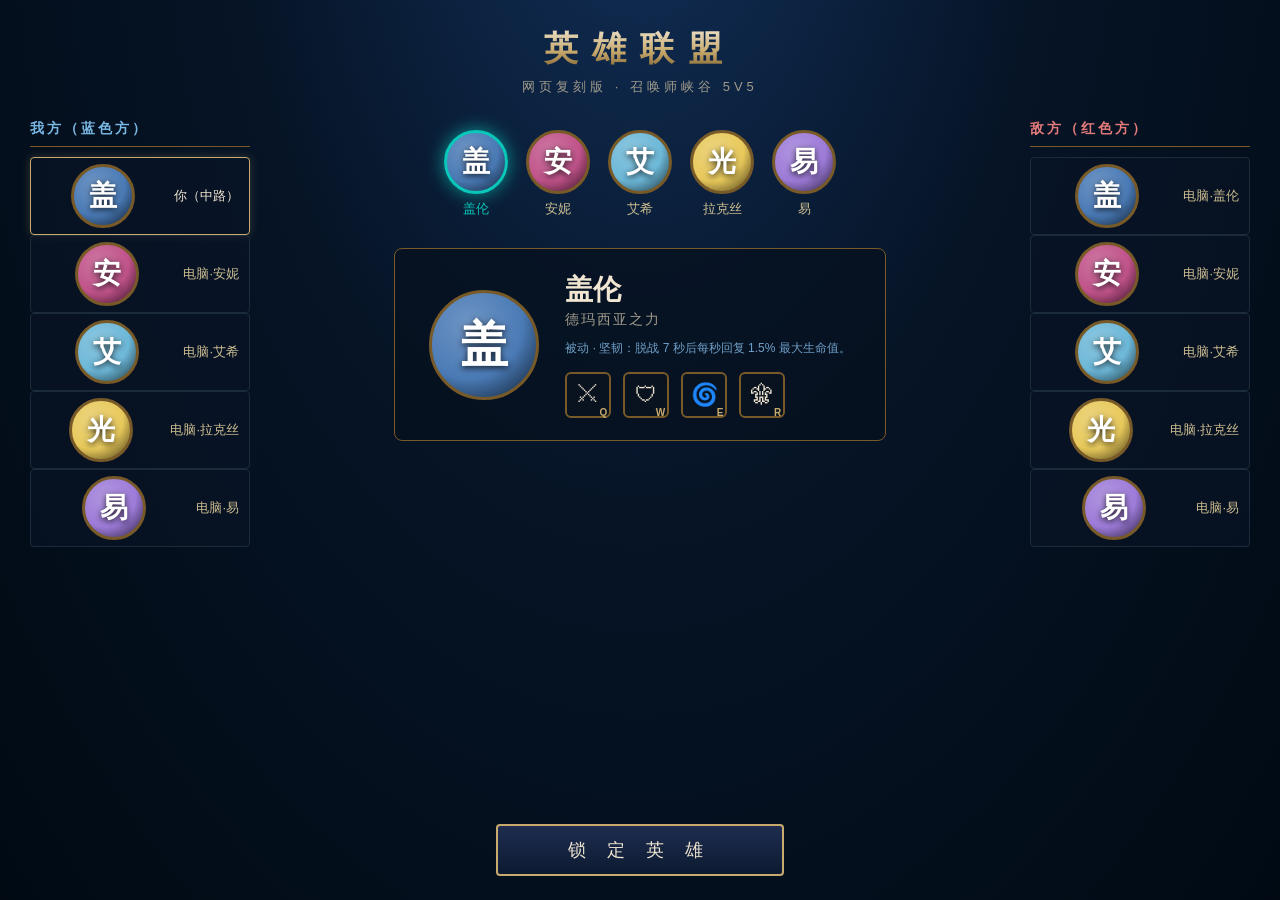
==== index.html @ 666d53fe "v1.0: 英雄联盟网页复刻版 纯前端 HTML5 Canvas 实现的 5V5 召唤师峡谷对局： 5 名英雄、三路推塔、兵线经济、装备商店、AI 对手、战争迷雾、大小龙。  Co-Authored-" ====
<!DOCTYPE html>
<html lang="zh-CN">
<head>
<meta charset="UTF-8">
<title>英雄联盟 · 网页复刻版</title>
<link rel="stylesheet" href="css/style.css">
</head>
<body>

<!-- ================= 英雄选择 ================= -->
<div id="select-screen">
  <div class="sel-header">
    <h1>英雄联盟</h1>
    <div class="sub">网页复刻版 · 召唤师峡谷 5V5</div>
  </div>
  <div class="sel-main">
    <div class="team-col blue">
      <h3>我方（蓝色方）</h3>
      <div id="team-blue-list"></div>
    </div>
    <div class="sel-center">
      <div id="champ-grid"></div>
      <div class="sel-detail">
        <div id="sel-portrait"></div>
        <div class="sel-info">
          <h2 id="sel-name"></h2>
          <div class="title" id="sel-title"></div>
          <div class="passive" id="sel-passive"></div>
          <div id="sel-skills"></div>
        </div>
      </div>
    </div>
    <div class="team-col red">
      <h3>敌方（红色方）</h3>
      <div id="team-red-list"></div>
    </div>
  </div>
  <div class="sel-footer">
    <button id="btn-lock">锁 定 英 雄</button>
  </div>
</div>

<!-- ================= 游戏画面 ================= -->
<div id="game-screen">
  <canvas id="game-canvas"></canvas>

  <div id="top-frame">
    <span id="score-blue">0</span>
    <span class="swords">⚔</span>
    <span id="game-timer">0:00</span>
    <span class="swords">⚔</span>
    <span id="score-red">0</span>
  </div>

  <div id="killfeed"></div>
  <div id="announce"></div>

  <!-- 底部 HUD -->
  <div id="hud">
    <div id="hud-left">
      <div id="hud-kdainfo">
        <div>K/D/A <b id="hud-kda">0/0/0</b></div>
        <div>补刀 <b id="hud-cs">0</b></div>
        <div id="hud-gold-box">🪙 <span id="hud-gold">500</span></div>
        <button id="btn-shop">商店 (P)</button>
      </div>
      <div id="hud-portrait-wrap" style="position:relative">
        <div id="hud-portrait"></div>
        <div id="hud-level"></div>
      </div>
      <div id="xp-ring"><div id="xp-fill"></div></div>
    </div>
    <div id="hud-center">
      <div id="hud-skills"></div>
      <div id="hp-bar"><div id="hp-fill"></div><div id="hp-shield"></div><div id="hp-text"></div></div>
      <div id="mp-bar"><div id="mp-fill"></div><div id="mp-text"></div></div>
    </div>
    <div id="hud-right">
      <div id="hud-items"></div>
      <div id="hud-stats">
        <div class="row">攻击力 <span id="stat-ad">0</span></div>
        <div class="row">法术强度 <span id="stat-ap">0</span></div>
        <div class="row">护甲 <span id="stat-armor">0</span></div>
        <div class="row">魔抗 <span id="stat-mr">0</span></div>
        <div class="row">攻速 <span id="stat-as">0</span></div>
        <div class="row">移速 <span id="stat-ms">0</span></div>
      </div>
    </div>
  </div>

  <div id="recall-bar"><div id="recall-fill"></div></div>

  <div id="minimap-box"><canvas id="minimap" width="252" height="252"></canvas></div>

  <!-- 商店 -->
  <div id="shop">
    <div id="shop-header">
      <h3>商 店</h3>
      <span class="sg">🪙 <span id="shop-gold">0</span></span>
      <button id="shop-close">✕</button>
    </div>
    <div id="shop-tabs"></div>
    <div id="shop-grid"></div>
    <div id="shop-hint">左键购买 · 在装备栏右键出售(70%) · 需在泉水附近购买</div>
  </div>

  <!-- 记分板 -->
  <div id="scoreboard">
    <div class="sb-panel blue"><h3>我方（蓝色方）</h3><div id="sb-blue"></div></div>
    <div class="sb-panel red"><h3>敌方（红色方）</h3><div id="sb-red"></div></div>
  </div>

  <!-- 死亡遮罩 -->
  <div id="death-overlay">
    <div class="dead-text">你已阵亡</div>
    <div id="death-timer">10</div>
  </div>

  <!-- 暂停 / 帮助 -->
  <div id="pause-overlay">
    <div class="pause-box">
      <h2>游戏暂停</h2>
      <div class="help-grid">
        <div><b>右键</b> 移动 / 攻击</div>
        <div><b>Q W E R</b> 释放技能</div>
        <div><b>点 +号</b> 技能加点</div>
        <div><b>D</b> 闪现</div>
        <div><b>F</b> 治疗术</div>
        <div><b>B</b> 回城</div>
        <div><b>P</b> 打开商店</div>
        <div><b>Tab</b> 战绩面板</div>
        <div><b>S</b> 停止</div>
        <div><b>空格</b> 镜头回中</div>
        <div><b>Y</b> 锁定/解锁视角</div>
        <div><b>M</b> 声音开关</div>
      </div>
      <button id="btn-resume">继续游戏</button>
      <button id="btn-surrender">投降</button>
    </div>
  </div>

  <!-- 结束 -->
  <div id="end-screen">
    <div id="end-title"></div>
    <div id="end-stats"></div>
    <button id="btn-again">再 来 一 局</button>
  </div>
</div>

<div id="tooltip"></div>

<script src="js/data.js"></script>
<script src="js/engine.js"></script>
<script src="js/render.js"></script>
<script src="js/ui.js"></script>
<script src="js/main.js"></script>
</body>
</html>
---- css/style.css ----
/* ============ 英雄联盟 · 网页复刻版 样式 ============ */
* { margin:0; padding:0; box-sizing:border-box; user-select:none; }
:root {
  --gold:#c8aa6e; --gold-dark:#785a28; --gold-light:#f0e6d2;
  --bg:#010a13; --bg2:#0a1428; --panel:#0b1826; --line:#1e2328;
  --blue:#0ac8b9; --hp:#2ec27e; --mp:#3f6fd8;
}
html,body { width:100%; height:100%; overflow:hidden; background:var(--bg);
  font-family:"Microsoft YaHei","PingFang SC",sans-serif; color:var(--gold-light); }

/* ================= 英雄选择 ================= */
#select-screen {
  position:fixed; inset:0; display:flex; flex-direction:column; align-items:center;
  background: radial-gradient(ellipse at 50% -20%, #12305a 0%, #061426 45%, #010a13 100%);
}
.sel-header { margin-top:26px; text-align:center; }
.sel-header h1 {
  font-size:34px; letter-spacing:14px; font-weight:700;
  background:linear-gradient(180deg,#f0e6d2,#c8aa6e 55%,#785a28);
  -webkit-background-clip:text; background-clip:text; color:transparent;
}
.sel-header .sub { color:#a09b8c; font-size:13px; letter-spacing:4px; margin-top:6px; }
.sel-main { flex:1; display:flex; width:100%; max-width:1500px; padding:24px 30px; gap:24px; min-height:0; }
.team-col { width:220px; display:flex; flex-direction:column; gap:10px; }
.team-col h3 { font-size:14px; letter-spacing:3px; padding-bottom:8px; border-bottom:1px solid var(--gold-dark); }
.team-col.red h3 { color:#e57a7a; }
.team-col.blue h3 { color:#7ab8e5; }
.team-row { display:flex; align-items:center; gap:10px; font-size:13px; color:#cdbe91;
  background:rgba(10,20,40,.5); border:1px solid #1c2b3a; padding:6px 10px; border-radius:4px; }
.team-row.me { border-color:var(--gold); color:var(--gold-light); box-shadow:0 0 10px rgba(200,170,110,.25); }
.sel-center { flex:1; display:flex; flex-direction:column; align-items:center; min-width:0; }
#champ-grid { display:flex; gap:18px; flex-wrap:wrap; justify-content:center; padding:10px; }
.champ-card { cursor:pointer; text-align:center; transition:transform .15s; }
.champ-card:hover { transform:scale(1.08); }
.champ-card .cc-name { margin-top:6px; font-size:13px; color:#cdbe91; }
.champ-card.picked .portrait { border-color:var(--blue); box-shadow:0 0 18px rgba(10,200,185,.7); }
.champ-card.picked .cc-name { color:var(--blue); }

.portrait {
  width:64px; height:64px; border-radius:50%;
  border:3px solid var(--gold-dark);
  background: radial-gradient(circle at 35% 30%, color-mix(in srgb, var(--pc) 80%, #fff 20%), var(--pc) 55%, #000 130%);
  display:flex; align-items:center; justify-content:center; margin:0 auto;
}
.portrait span { font-size:28px; font-weight:800; color:#fff; text-shadow:0 2px 6px rgba(0,0,0,.8); }
.portrait.sm { width:34px; height:34px; border-width:2px; }
.portrait.sm span { font-size:16px; }
.portrait.lg { width:110px; height:110px; }
.portrait.lg span { font-size:48px; }

.sel-detail { margin-top:20px; display:flex; align-items:center; gap:26px;
  background:rgba(6,16,30,.75); border:1px solid var(--gold-dark); border-radius:8px;
  padding:22px 34px; max-width:760px; }
.sel-info h2 { font-size:28px; color:var(--gold-light); }
.sel-info .title { color:#a09b8c; font-size:14px; margin-top:2px; letter-spacing:2px; }
.sel-info .passive { color:#6f9fc8; font-size:12px; margin-top:10px; max-width:420px; line-height:1.6; }
#sel-skills { display:flex; gap:12px; margin-top:14px; }
.sel-skill { position:relative; width:46px; height:46px; border:2px solid var(--gold-dark); border-radius:6px;
  background:#08131f; display:flex; align-items:center; justify-content:center; cursor:default; }
.sel-skill .ss-icon { font-size:22px; }
.sel-skill .ss-key { position:absolute; bottom:-2px; right:2px; font-size:10px; color:var(--gold); font-weight:700; }
.sel-skill .ss-tip { display:none; position:absolute; bottom:56px; left:50%; transform:translateX(-50%);
  width:250px; background:#04101c; border:1px solid var(--gold-dark); border-radius:6px;
  padding:10px 12px; font-size:12px; line-height:1.7; color:#cdbe91; z-index:10; }
.sel-skill:hover .ss-tip { display:block; }
.sel-footer { padding:24px; }
#btn-lock {
  font-family:inherit; font-size:18px; letter-spacing:8px; cursor:pointer;
  color:var(--gold-light); background:linear-gradient(180deg,#1e2d50,#0c1a30);
  border:2px solid var(--gold); border-radius:4px; padding:12px 70px;
  transition:all .15s;
}
#btn-lock:hover { box-shadow:0 0 20px rgba(200,170,110,.5); background:linear-gradient(180deg,#2a3c66,#12233f); }

/* ================= 游戏画面 ================= */
#game-screen { display:none; position:fixed; inset:0; }
#game-canvas { position:absolute; inset:0; cursor:crosshair; }

/* 顶部：比分与时间 */
#top-frame {
  position:absolute; top:0; left:50%; transform:translateX(-50%);
  display:flex; align-items:center; gap:16px;
  background:linear-gradient(180deg,rgba(1,10,19,.95),rgba(1,10,19,.6));
  border:1px solid var(--gold-dark); border-top:none; border-radius:0 0 8px 8px;
  padding:6px 26px; font-size:16px; z-index:5;
}
#score-blue { color:#4fc3f7; font-weight:700; font-size:20px; }
#score-red { color:#ef6e5e; font-weight:700; font-size:20px; }
#top-frame .swords { color:#8a8578; font-size:13px; }
#game-timer { color:#cdbe91; font-size:14px; min-width:44px; text-align:center; }

/* 击杀信息 */
#killfeed { position:absolute; top:60px; right:14px; display:flex; flex-direction:column; gap:5px; z-index:5; align-items:flex-end; }
.kf-item { background:rgba(1,10,19,.85); border:1px solid #2c3640; border-radius:4px;
  padding:4px 10px; font-size:12.5px; transition:opacity .6s; }
.kf-item.fade { opacity:0; }
.kf-ally { color:#7ab8e5; } .kf-enemy { color:#e57a6a; } .kf-x { color:#8a8578; margin:0 4px; }

/* 中央播报 */
#announce { position:absolute; top:16%; left:50%; transform:translateX(-50%);
  display:flex; flex-direction:column; align-items:center; gap:6px; z-index:6; pointer-events:none; }
.announce-item { font-size:32px; font-weight:800; letter-spacing:6px; opacity:0; transform:scale(.7);
  transition:all .25s; text-shadow:0 2px 12px rgba(0,0,0,.9); }
.announce-item.small { font-size:16px; letter-spacing:2px; font-weight:600; }
.announce-item.show { opacity:1; transform:scale(1); }

/* ---------- 底部 HUD ---------- */
#hud {
  position:absolute; bottom:0; left:50%; transform:translateX(-50%);
  display:flex; align-items:flex-end; gap:14px; z-index:5;
  background:linear-gradient(180deg, rgba(6,16,28,.92), rgba(1,8,15,.97));
  border:1px solid var(--gold-dark); border-bottom:none; border-radius:10px 10px 0 0;
  padding:10px 18px 8px;
}
#hud-left { display:flex; align-items:center; gap:10px; }
#hud-portrait { position:relative; }
#hud-level {
  position:absolute; right:-4px; bottom:-4px; width:22px; height:22px; z-index:2;
  background:#04101c; border:1.5px solid var(--gold); border-radius:50%;
  color:var(--gold-light); font-size:11px; font-weight:700;
  display:flex; align-items:center; justify-content:center;
}
#xp-ring { width:5px; height:64px; background:#0c1a26; border:1px solid #223; border-radius:3px;
  position:relative; overflow:hidden; }
#xp-fill { position:absolute; bottom:0; left:0; width:100%; background:linear-gradient(180deg,#9c7bff,#5f3fd8); }
#hud-kdainfo { font-size:11.5px; color:#a09b8c; line-height:1.8; min-width:86px; }
#hud-kdainfo b { color:var(--gold-light); font-weight:600; }
#hud-gold-box { color:#f0d87a; font-size:13px; font-weight:700; }
#btn-shop { margin-top:4px; background:#0c1c2c; color:var(--gold); border:1px solid var(--gold-dark);
  border-radius:4px; font-size:11px; padding:3px 10px; cursor:pointer; font-family:inherit; }
#btn-shop:hover { background:#14283c; }

#hud-center { display:flex; flex-direction:column; gap:6px; }
#hud-skills { display:flex; gap:7px; align-items:flex-end; }
.skill { position:relative; width:52px; height:52px; border:2px solid var(--gold-dark); border-radius:6px;
  background:#08131f; display:flex; align-items:center; justify-content:center; cursor:pointer; }
.skill.summ { width:40px; height:40px; opacity:.95; margin-left:3px; }
.skill .skill-icon { font-size:25px; pointer-events:none; }
.skill.summ .skill-icon { font-size:19px; }
.skill.locked { filter:grayscale(1) brightness(.45); }
.skill.nomana .skill-icon { filter:saturate(.2) brightness(.6); }
.skill-key { position:absolute; bottom:-7px; left:50%; transform:translateX(-50%);
  background:#04101c; border:1px solid var(--gold-dark); border-radius:3px;
  font-size:9.5px; padding:0 5px; color:var(--gold); font-weight:700; pointer-events:none; }
.skill-cd { display:none; position:absolute; inset:0; background:rgba(2,8,16,.82); border-radius:4px;
  align-items:center; justify-content:center; font-size:17px; font-weight:700; color:#fff; pointer-events:none; }
.skill-pips { position:absolute; top:-6px; left:50%; transform:translateX(-50%); display:flex; gap:2px; pointer-events:none; }
.skill-pips i { width:6px; height:3.5px; background:#20303c; border:.5px solid #000; }
.skill-pips i.on { background:var(--gold); }
.skill-up { display:none; position:absolute; top:-24px; left:50%; transform:translateX(-50%);
  width:20px; height:16px; background:linear-gradient(180deg,#2a4a2a,#153015);
  border:1px solid #58c458; border-radius:3px; color:#8f8; font-size:12px; font-weight:700;
  align-items:center; justify-content:center; cursor:pointer; z-index:3;
  animation:pulse-up 1s infinite; }
@keyframes pulse-up { 50% { box-shadow:0 0 10px rgba(120,255,120,.8); } }

#hp-bar,#mp-bar { position:relative; width:100%; height:15px; background:#08131f;
  border:1px solid #000; border-radius:3px; overflow:hidden; }
#mp-bar { height:11px; }
#hp-fill { height:100%; background:linear-gradient(180deg,#4fdc8f,#1e9950); transition:width .12s; }
#mp-fill { height:100%; background:linear-gradient(180deg,#5f8fe8,#2c4fa8); transition:width .12s; }
#hp-shield { position:absolute; top:0; right:0; height:100%; background:rgba(255,255,255,.55); }
#hp-text,#mp-text { position:absolute; inset:0; display:flex; align-items:center; justify-content:center;
  font-size:10px; color:#fff; text-shadow:0 1px 2px #000; letter-spacing:1px; }

#hud-right { display:flex; align-items:flex-end; gap:12px; }
#hud-items { display:grid; grid-template-columns:repeat(3,34px); grid-template-rows:repeat(2,34px); gap:4px; }
.item-slot { border:1.5px solid #2c3a46; border-radius:4px; background:#060f18;
  display:flex; align-items:center; justify-content:center; font-size:18px; }
.item-slot.filled { border-color:var(--gold-dark); background:#0c1826; }
#hud-stats { font-size:11px; color:#a09b8c; line-height:1.65; min-width:112px; }
#hud-stats span { color:var(--gold-light); font-weight:600; }
#hud-stats .row { display:flex; justify-content:space-between; gap:8px; }

/* 回城条 */
#recall-bar { display:none; position:absolute; bottom:150px; left:50%; transform:translateX(-50%);
  width:220px; height:12px; background:#08131f; border:1px solid var(--gold-dark); border-radius:6px; z-index:6; overflow:hidden; }
#recall-fill { height:100%; background:linear-gradient(90deg,#4f9fe8,#9fd8ff); }

/* 小地图 */
#minimap-box { position:absolute; right:8px; bottom:8px; z-index:5;
  border:2px solid var(--gold-dark); border-radius:4px; background:#000; }
#minimap { display:block; cursor:pointer; }

/* 提示 */
#tooltip { display:none; position:fixed; z-index:50; width:300px;
  background:rgba(3,13,24,.97); border:1px solid var(--gold-dark); border-radius:6px;
  padding:11px 13px; font-size:12.5px; line-height:1.75; color:#cdbe91; pointer-events:none; }
#tooltip b { color:var(--gold-light); }
.tip-dim { color:#7a8a94; font-size:11.5px; }

/* 商店 */
#shop { display:none; position:absolute; left:14px; bottom:14px; z-index:8;
  width:480px; max-height:72vh; flex-direction:column;
  background:rgba(2,12,22,.97); border:1.5px solid var(--gold-dark); border-radius:8px; }
#shop-header { display:flex; align-items:center; justify-content:space-between;
  padding:10px 16px; border-bottom:1px solid var(--gold-dark); }
#shop-header h3 { font-size:16px; letter-spacing:4px; color:var(--gold-light); }
#shop-header .sg { color:#f0d87a; font-size:13px; font-weight:700; }
#shop-close { cursor:pointer; color:#a09b8c; font-size:18px; background:none; border:none; }
#shop-close:hover { color:#fff; }
#shop-tabs { display:flex; border-bottom:1px solid #1c2b3a; }
.shop-tab { flex:1; text-align:center; padding:8px 0; font-size:13px; cursor:pointer; color:#8a8578; letter-spacing:3px; }
.shop-tab.on { color:var(--gold-light); background:rgba(200,170,110,.1); border-bottom:2px solid var(--gold); }
#shop-grid { overflow-y:auto; padding:8px; display:flex; flex-direction:column; gap:5px; }
.shop-item { display:flex; align-items:center; gap:12px; padding:7px 10px;
  border:1px solid #14212e; border-radius:5px; cursor:pointer; background:rgba(8,18,30,.6); }
.shop-item:hover { border-color:var(--gold-dark); background:rgba(20,35,52,.8); }
.si-icon { font-size:24px; width:34px; text-align:center; }
.si-body { flex:1; min-width:0; }
.si-name { font-size:13.5px; color:var(--gold-light); }
.si-stats { font-size:11px; color:#7a9a84; margin-top:2px; }
.si-price { color:#f0d87a; font-size:13px; font-weight:700; }
#shop-hint { padding:7px 14px; font-size:11px; color:#6a7a84; border-top:1px solid #14212e; }

/* 记分板 */
#scoreboard { display:none; position:absolute; inset:0; z-index:9;
  background:rgba(1,6,12,.88); align-items:center; justify-content:center; gap:34px; }
.sb-panel { background:rgba(4,14,26,.95); border:1.5px solid var(--gold-dark); border-radius:8px; padding:18px 22px; }
.sb-panel h3 { text-align:center; margin-bottom:12px; letter-spacing:4px; font-size:15px; }
.sb-panel.blue h3 { color:#7ab8e5; } .sb-panel.red h3 { color:#e57a6a; }
.sb-table { border-collapse:collapse; font-size:13px; }
.sb-table th { color:#7a8a94; font-weight:400; font-size:11px; padding:4px 10px; }
.sb-table td { padding:6px 10px; text-align:center; color:#cdbe91; }
.sb-table tr.me td { color:var(--gold-light); }
.sb-table tr.me .sb-name { color:#f0d87a; }
.sb-name { text-align:left !important; min-width:110px; }
.sb-lvl { color:#6a7a84; font-size:11px; margin-left:6px; }
.sb-gold { color:#f0d87a; }
.sb-items { letter-spacing:2px; font-size:15px; min-width:120px; text-align:left !important; }

/* 死亡遮罩 */
#death-overlay { display:none; position:absolute; inset:0; z-index:7;
  background:radial-gradient(circle, rgba(40,0,0,.25), rgba(10,0,0,.6));
  align-items:center; justify-content:center; flex-direction:column; pointer-events:none; }
#death-overlay .dead-text { font-size:34px; color:#e0b0b0; letter-spacing:8px; text-shadow:0 0 20px #000; }
#death-timer { font-size:60px; color:#fff; font-weight:800; margin-top:10px; text-shadow:0 0 24px rgba(255,80,80,.6); }

/* 暂停 */
#pause-overlay { display:none; position:absolute; inset:0; z-index:10;
  background:rgba(1,6,12,.9); align-items:center; justify-content:center; }
.pause-box { background:rgba(4,14,26,.97); border:1.5px solid var(--gold-dark); border-radius:10px;
  padding:30px 44px; text-align:center; max-width:560px; }
.pause-box h2 { letter-spacing:8px; margin-bottom:18px; color:var(--gold-light); }
.help-grid { text-align:left; font-size:13px; line-height:2.1; color:#a5b0a0; columns:2; column-gap:36px; margin-bottom:20px; }
.help-grid b { color:var(--gold); display:inline-block; min-width:58px; }
.pause-box button { font-family:inherit; cursor:pointer; margin:0 8px; padding:9px 30px; font-size:14px;
  letter-spacing:3px; border-radius:4px; }
#btn-resume { background:linear-gradient(180deg,#1e2d50,#0c1a30); color:var(--gold-light); border:1.5px solid var(--gold); }
#btn-surrender { background:#1a0c0c; color:#c88; border:1.5px solid #663; }

/* 结束 */
#end-screen { display:none; position:absolute; inset:0; z-index:12;
  background:radial-gradient(circle, rgba(2,10,20,.85), rgba(0,2,6,.97));
  align-items:center; justify-content:center; flex-direction:column; gap:18px; }
#end-title { font-size:96px; font-weight:900; letter-spacing:30px; text-indent:30px; }
#end-title.win { background:linear-gradient(180deg,#fff6d8,#f0d87a 40%,#a8842c);
  -webkit-background-clip:text; background-clip:text; color:transparent;
  filter:drop-shadow(0 0 30px rgba(240,216,122,.5)); }
#end-title.lose { color:#5a6a7a; filter:drop-shadow(0 0 20px rgba(90,110,140,.4)); }
#end-stats { color:#a09b8c; font-size:16px; letter-spacing:2px; }
#btn-again { font-family:inherit; cursor:pointer; margin-top:14px; font-size:16px; letter-spacing:6px;
  padding:12px 54px; border-radius:4px; color:var(--gold-light);
  background:linear-gradient(180deg,#1e2d50,#0c1a30); border:2px solid var(--gold); }
#btn-again:hover { box-shadow:0 0 20px rgba(200,170,110,.5); }
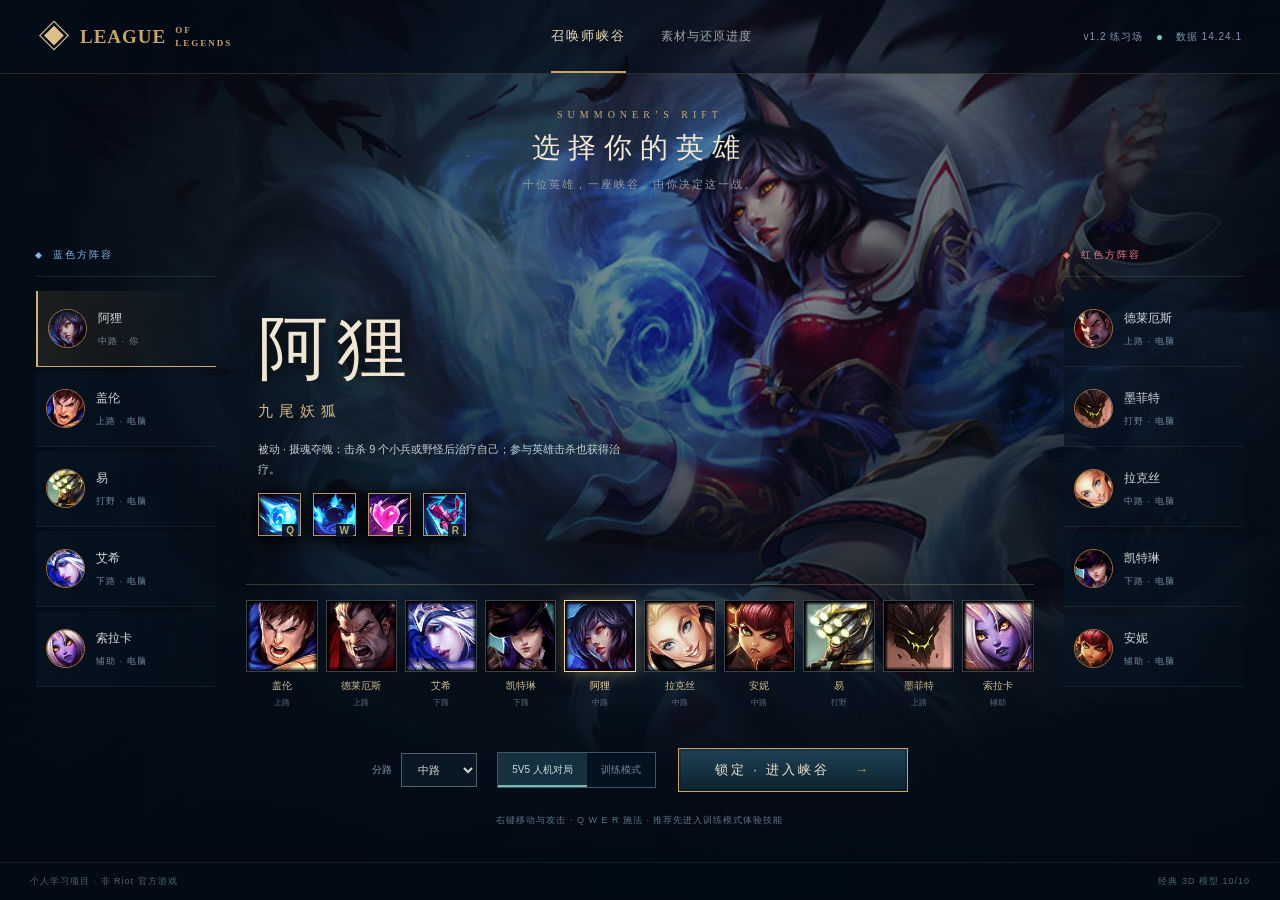
==== commit 5c6ae899: "v1.2: 十英雄峡谷练习版与真实地图模型" ====
--- a/index.html
+++ b/index.html
@@ -2,20 +2,25 @@
 <html lang="zh-CN">
 <head>
 <meta charset="UTF-8">
-<title>英雄联盟 · 网页复刻版</title>
+<meta name="viewport" content="width=device-width, initial-scale=1">
+<title>召唤师峡谷 v1.2 · 英雄联盟练习场</title>
 <link rel="stylesheet" href="css/style.css">
+<script type="importmap">{"imports":{"three":"./js/vendor/three.module.js"}}</script>
 </head>
 <body>
 
 <!-- ================= 英雄选择 ================= -->
 <div id="select-screen">
+  <div class="select-shade"></div>
+  <nav class="client-nav"><a class="client-brand" href="index.html"><span>◈</span> LEAGUE <small>OF LEGENDS</small></a><div class="nav-center"><span class="active">召唤师峡谷</span><button id="btn-sources">素材与还原进度</button></div><span class="patch-label">v1.2 练习场 <i></i> 数据 14.24.1</span></nav>
   <div class="sel-header">
-    <h1>英雄联盟</h1>
-    <div class="sub">网页复刻版 · 召唤师峡谷 5V5</div>
+    <div class="eyebrow">SUMMONER’S RIFT</div>
+    <h1>选择你的英雄</h1>
+    <div class="sub">十位英雄，一座峡谷。由你决定这一战。</div>
   </div>
   <div class="sel-main">
     <div class="team-col blue">
-      <h3>我方（蓝色方）</h3>
+      <h3><i></i> 蓝色方阵容</h3>
       <div id="team-blue-list"></div>
     </div>
     <div class="sel-center">
@@ -31,18 +36,23 @@
       </div>
     </div>
     <div class="team-col red">
-      <h3>敌方（红色方）</h3>
+      <h3><i></i> 红色方阵容</h3>
       <div id="team-red-list"></div>
     </div>
   </div>
   <div class="sel-footer">
-    <button id="btn-lock">锁 定 英 雄</button>
+    <div class="match-options"><label>分路 <select id="role-select"><option value="top">上路</option><option value="jungle">打野</option><option value="mid">中路</option><option value="bot">下路</option><option value="support">辅助</option></select></label><div class="mode-picker"><button class="on" data-mode="classic">5V5 人机对局</button><button data-mode="practice">训练模式</button></div></div>
+    <button id="btn-lock">锁定 · 进入峡谷 <span>→</span></button>
+    <div class="select-note">右键移动与攻击 · Q W E R 施法 · 推荐先进入训练模式体验技能</div>
   </div>
+  <footer class="client-footer"><span>个人学习项目 · 非 Riot 官方游戏</span><span id="model-status">正在加载经典英雄 3D 模型…</span></footer>
 </div>
 
 <!-- ================= 游戏画面 ================= -->
 <div id="game-screen">
   <canvas id="game-canvas"></canvas>
+  <div id="match-panel"><div class="match-eyebrow">SUMMONER’S RIFT</div><div id="match-mode"></div><div id="practice-controls"><button id="practice-reset">重置状态</button><button id="practice-cooldowns">无限冷却：关</button><button id="practice-wave">生成兵线</button><button id="practice-reveal">全图视野：关</button></div><div id="match-help">右键移动 / 攻击 · A 攻击移动 · 4 放置守卫</div><div id="objective-timers"></div></div>
+  <div id="ability-hint"></div>
 
   <div id="top-frame">
     <span id="score-blue">0</span>
@@ -101,7 +111,7 @@
     </div>
     <div id="shop-tabs"></div>
     <div id="shop-grid"></div>
-    <div id="shop-hint">左键购买 · 在装备栏右键出售(70%) · 需在泉水附近购买</div>
+    <div id="shop-hint">左键购买，组件自动抵扣 · 装备栏右键出售 · 训练模式可随处购物</div>
   </div>
 
   <!-- 记分板 -->
@@ -135,6 +145,7 @@
         <div><b>M</b> 声音开关</div>
       </div>
       <button id="btn-resume">继续游戏</button>
+      <button id="btn-select">返回选人</button>
       <button id="btn-surrender">投降</button>
     </div>
   </div>
@@ -148,11 +159,20 @@
 </div>
 
 <div id="tooltip"></div>
+<dialog id="sources-dialog"><button id="close-sources" class="dialog-close">×</button><div class="eyebrow">PROJECT NOTES</div><h2>素材与还原进度</h2><p>英雄原画、头像、技能图标与基础属性来自 Riot Data Dragon，固定数据版本 14.24.1。原画 CDN 未提供版本隔离，下载时已记录校验值。</p><p>此版本实现 10 套可玩技能、三路建筑、兵线、12 个营地与河蟹、召唤物、草丛视野及地形寻路。地图使用 2024 峡谷地形图与原始导航网格；十位英雄使用经典版本的真实 3D 网格、骨骼和动画。建筑、野怪和多数特效仍为项目绘制，模型年代也未与数据补丁统一，完整数值与联网规则尚未达到 1:1。</p><div class="source-links"><a href="https://developer.riotgames.com/docs/lol" target="_blank" rel="noreferrer">Riot 素材文档 ↗</a><a href="docs/restoration-status.md" target="_blank">完整实现清单 ↗</a><a href="assets/riot/manifest.json" target="_blank">113 份素材来源记录 ↗</a><a href="assets/models/manifest.json" target="_blank">3D 模型来源 ↗</a><a href="assets/map/manifest.json" target="_blank">峡谷地图来源 ↗</a></div><img src="assets/riot/map/map11.png" width="160" height="160" alt="Riot 官方召唤师峡谷小地图参考"><small>官方小地图参考 · 对局使用 2024 峡谷地形与原始网格</small></dialog>
 
+<script src="js/riot-data.js"></script>
 <script src="js/data.js"></script>
+<script src="js/champions.js"></script>
+<script src="js/rift-map.js"></script>
+<script src="js/rift-grid.js"></script>
 <script src="js/engine.js"></script>
+<script src="js/rift-terrain.js"></script>
+<script src="js/rift-game.js"></script>
 <script src="js/render.js"></script>
+<script src="js/rift-render.js"></script>
 <script src="js/ui.js"></script>
 <script src="js/main.js"></script>
+<script type="module" src="js/champion-models.js"></script>
 </body>
 </html>
--- a/css/style.css
+++ b/css/style.css
@@ -40,13 +40,16 @@
   width:64px; height:64px; border-radius:50%;
   border:3px solid var(--gold-dark);
   background: radial-gradient(circle at 35% 30%, color-mix(in srgb, var(--pc) 80%, #fff 20%), var(--pc) 55%, #000 130%);
-  display:flex; align-items:center; justify-content:center; margin:0 auto;
-}
+  display:flex; align-items:center; justify-content:center; margin:0 auto; overflow:hidden;
+}
+.portrait.hero-art { background:#081519; border-color:#a8773d; }
+.portrait.hero-art img { width:100%; height:100%; object-fit:cover; transform:scale(1.12); filter:saturate(1.08) contrast(1.06); }
 .portrait span { font-size:28px; font-weight:800; color:#fff; text-shadow:0 2px 6px rgba(0,0,0,.8); }
 .portrait.sm { width:34px; height:34px; border-width:2px; }
 .portrait.sm span { font-size:16px; }
 .portrait.lg { width:110px; height:110px; }
 .portrait.lg span { font-size:48px; }
+.portrait.lg.hero-art { width:132px; height:132px; box-shadow:0 0 26px rgba(222,144,52,.28); }
 
 .sel-detail { margin-top:20px; display:flex; align-items:center; gap:26px;
   background:rgba(6,16,30,.75); border:1px solid var(--gold-dark); border-radius:8px;
@@ -263,3 +266,41 @@
   padding:12px 54px; border-radius:4px; color:var(--gold-light);
   background:linear-gradient(180deg,#1e2d50,#0c1a30); border:2px solid var(--gold); }
 #btn-again:hover { box-shadow:0 0 20px rgba(200,170,110,.5); }
+/* ================= Rift client, 10 champion edition ================= */
+button,select{font-family:inherit}button:focus-visible,select:focus-visible,a:focus-visible,.sel-skill:focus-visible{outline:2px solid #f1d392;outline-offset:4px}
+#select-screen{background-position:57% 42%;background-size:cover;background-color:#071321;isolation:isolate;overflow-y:auto}
+.select-shade{position:absolute;inset:0;z-index:-1;background:linear-gradient(90deg,rgba(2,11,20,.95),rgba(2,11,20,.28) 58%,rgba(2,11,20,.92)),linear-gradient(0deg,#010b15 4%,rgba(1,11,21,.78) 27%,transparent 80%);pointer-events:none}
+.client-nav{display:flex;align-items:center;justify-content:space-between;width:100%;height:74px;min-height:74px;padding:0 38px;border-bottom:1px solid #b89a5d35;background:#020c17a8;gap:24px}
+.client-brand{text-decoration:none;color:#c7a566;font:700 19px Georgia,serif;letter-spacing:1px;display:flex;align-items:center;gap:9px}.client-brand>span{font:32px Georgia;color:#dec18a}.client-brand small{font-size:9px;letter-spacing:2px;max-width:45px;line-height:13px}.nav-center{display:flex;align-items:center;gap:35px;height:100%;font-size:13px;letter-spacing:2px}.nav-center .active{height:100%;display:flex;align-items:center;border-bottom:2px solid #c7a566;color:#f0ddba}.nav-center button{border:0;background:none;color:#9ea5ab;cursor:pointer;font-size:12px;letter-spacing:1px}.patch-label{font-size:10px;color:#8295a5;letter-spacing:1px;white-space:nowrap}.patch-label i{display:inline-block;width:5px;height:5px;border-radius:50%;background:#7ac4b4;margin:0 10px}
+.sel-header{margin-top:24px}.eyebrow{font:10px Georgia,serif;letter-spacing:5px;color:#c9ad76;margin-bottom:9px}.sel-header h1{font-size:28px;letter-spacing:8px;font-weight:400;color:#f2e7d1;background:none}.sel-header .sub{font-size:11px;letter-spacing:2px;color:#9099a4;margin-top:10px}
+.sel-main{max-width:1530px;padding:20px 36px 0;gap:30px;min-height:350px}.team-col{width:180px;padding-top:24px;flex-shrink:0}.team-col h3{font-size:10px;letter-spacing:2px;border-color:#899b9b28;margin-bottom:4px;padding-bottom:14px;font-weight:400}.team-col h3 i{display:inline-block;width:5px;height:5px;background:currentColor;margin-right:7px;transform:rotate(45deg)}.team-row{border:0;border-bottom:1px solid #93acbc1b;border-radius:0;background:linear-gradient(90deg,#071423c2,#07142340);padding:12px 9px;gap:11px;margin-bottom:4px;min-height:67px}.team-row.me{border-left:2px solid #cbb078;background:linear-gradient(90deg,#b3965624,#07142322);box-shadow:none}.team-row .portrait{width:39px;height:39px;min-width:39px;margin:0;border-width:1px}.team-row strong{display:block;font-size:12px;font-weight:500;color:#d4d9dc;margin-bottom:5px}.team-row span{font-size:9px;color:#728b9d;letter-spacing:1px}
+.sel-center{justify-content:flex-end;position:relative;min-height:335px}.sel-detail{order:-1;align-items:flex-end;align-self:flex-start;flex:1;margin:0;padding:12px 12px 25px;background:none;border:0;border-radius:0;width:100%;gap:0}.sel-detail #sel-portrait{display:none}.sel-info{filter:drop-shadow(0 2px 10px #000)}.sel-info h2{font:500 56px 'Microsoft YaHei',sans-serif;letter-spacing:9px;margin-bottom:6px}.sel-info .title{font-size:15px;letter-spacing:6px;color:#d6b786}.sel-info .passive{color:#c6d1d8;font-size:11px;line-height:1.85;max-width:380px;margin-top:18px}.sel-skill{width:43px;height:43px;border:1px solid #b49460;border-radius:0;box-shadow:0 2px 8px #0008}.sel-skill .ss-icon{width:100%;height:100%}.ss-icon img{width:100%;height:100%;display:block;object-fit:cover}.ss-key{background:#091523eb;padding:1px 4px;z-index:1}.sel-skill:focus .ss-tip{display:block}.sel-skill .ss-tip{bottom:54px;background:#07131ff5;color:#cbd4d9;font-size:11px;border-radius:0;line-height:1.8}
+#champ-grid{width:100%;display:grid;grid-template-columns:repeat(10,minmax(0,1fr));gap:8px;padding:15px 0;border-top:1px solid #c8aa6e45}.champ-card{min-width:0;background:none;border:0;color:inherit;padding:0}.champ-card .portrait{width:100%;height:auto;aspect-ratio:1;border:1px solid #69747580;border-radius:0;transition:border-color .2s,box-shadow .2s;filter:saturate(.8)}.champ-card .portrait img{transform:scale(1.03)}.champ-card .cc-name{font-size:10px;white-space:nowrap;letter-spacing:0;margin-top:7px}.champ-card .cc-role{font-size:8px;color:#596e80;margin-top:4px}.champ-card.picked .portrait{border-color:#f0d18f;box-shadow:0 0 14px #c6a56160;filter:saturate(1.15)}.champ-card.picked .cc-name{color:#eed7aa}.champ-card:hover{transform:translateY(-3px)}
+.sel-footer{display:flex;align-items:center;gap:22px;flex-wrap:wrap;justify-content:center;padding:17px 20px 20px;width:100%;max-width:1000px}.match-options{display:flex;align-items:center;gap:20px;font-size:10px;color:#8195a5}.match-options label{display:flex;align-items:center;gap:9px}.match-options select{background:#0a1825;border:1px solid #556066;color:#d5d6ce;padding:9px 20px 9px 12px;font-size:11px;outline-offset:3px}.mode-picker{display:flex;border:1px solid #405566}.mode-picker button{padding:10px 14px;background:#04121f;color:#728a9a;border:0;font-size:10px;cursor:pointer}.mode-picker button.on{background:#16303f;color:#c9ddd9;box-shadow:inset 0 -2px #77baad}
+#btn-lock{font-size:13px;letter-spacing:3px;border:1px solid #c5a56b;border-radius:0;background:linear-gradient(180deg,#204154,#0c222f);padding:12px 26px;min-width:230px;color:#f1e7ce;box-shadow:inset 0 0 0 2px #050d1640}#btn-lock span{margin-left:18px;color:#c1a16a}.select-note{width:100%;text-align:center;color:#607584;font-size:9px;letter-spacing:1px}.client-footer{width:100%;display:flex;justify-content:space-between;gap:10px;padding:12px 30px;border-top:1px solid #38526540;font-size:9px;color:#4a6376;letter-spacing:1px}
+.skill-icon img,.item-slot img,.si-icon img{width:100%;height:100%;object-fit:cover;display:block}.skill-icon{overflow:hidden}.skill{border-radius:0}.skill.recast{border-color:#76e6cb;box-shadow:0 0 14px #83efd950}.skill-key{background:#06101dcc;padding:1px 4px}.sb-items img{width:24px;height:24px}.si-icon{min-width:38px;width:38px;height:38px;font-size:25px}.item-slot{overflow:hidden}.portrait.hero-art img{filter:none}
+#match-panel{position:absolute;top:20px;left:22px;color:#c9d3ce;z-index:5;max-width:290px;padding:14px 17px;background:linear-gradient(110deg,#06151ddd,#07151d66);border-left:2px solid #bd9a5e;backdrop-filter:blur(4px)}.match-eyebrow{font:9px Georgia;letter-spacing:3px;color:#9e8b64}#match-mode{font-size:12px;letter-spacing:1px;margin:7px 0 10px}#match-help{font-size:9px;line-height:1.8;color:#87a291}#objective-timers{color:#b6a88c;font-size:10px;margin-top:7px}#practice-controls{display:flex;flex-wrap:wrap;gap:5px;margin-bottom:8px}#practice-controls button{background:#112b34a8;color:#bacec7;border:1px solid #4d6c6770;font-size:10px;padding:5px 8px;cursor:pointer}#practice-controls button:hover{border-color:#cab073;color:#ffdf99}#ability-hint{position:absolute;left:50%;bottom:166px;transform:translateX(-50%);font-size:10px;color:#d7d7c2;padding:7px 15px;background:#05131dc9;border-top:1px solid #a68c514a;white-space:nowrap;pointer-events:none}
+#sources-dialog{margin:auto;max-width:640px;width:90vw;padding:34px 40px;background:#061522;color:#b5c5cf;border:1px solid #b49a64;box-shadow:0 20px 90px #000;user-select:text}#sources-dialog::backdrop{background:#010b18c9;backdrop-filter:blur(9px)}#sources-dialog h2{font-size:23px;font-weight:400;color:#e8d7b6;margin:12px 0 22px}#sources-dialog p{font-size:12px;line-height:2;margin-bottom:14px}.dialog-close{position:absolute;top:14px;right:18px;font-size:23px;color:#ac9b7a;background:none;border:0;cursor:pointer}.source-links{display:flex;gap:18px;flex-wrap:wrap;padding:10px 0 20px}.source-links a{color:#8ec9c6;font-size:11px}#sources-dialog>img{display:block;border:1px solid #344949}#sources-dialog>small{display:block;color:#648394;font-size:10px;margin-top:8px}
+@media(min-height:900px){.sel-header{margin-top:35px}.sel-main{padding-top:32px}.sel-info h2{font-size:70px}.sel-detail{padding-bottom:48px}.sel-footer{padding:25px 0 35px}.team-row{padding:18px 10px}}
+@media(max-width:1100px){.client-nav{padding:0 22px}.team-col{width:145px}.sel-main{gap:20px;padding:15px 22px 0}.team-row{padding:10px 5px;gap:7px}.team-row .portrait{width:32px;height:32px;min-width:32px}.nav-center{gap:18px}.patch-label{font-size:8px}.sel-info h2{font-size:46px}.champ-card .cc-name{font-size:9px}.sel-header{margin-top:16px}.sel-footer{gap:12px}.match-options{gap:10px}}
+@media(max-width:800px){.team-col{display:none}.client-nav{height:60px;min-height:60px}.patch-label{display:none}.sel-main{min-height:360px}.sel-info h2{font-size:44px}.sel-footer{padding:10px 20px}.select-note{line-height:1.8}.client-footer{font-size:8px}.client-footer span:last-child{display:none}#hud{transform:translateX(-50%) scale(.78);transform-origin:bottom center}#minimap-box{transform:scale(.7);transform-origin:bottom right}#match-panel{transform:scale(.85);transform-origin:top left}}
+@media(max-height:740px) and (min-width:801px){.client-nav{height:55px;min-height:55px}.sel-header{margin-top:13px}.sel-header h1{font-size:22px}.sel-header .sub{margin-top:5px}.eyebrow{margin-bottom:4px}.sel-main{min-height:300px;padding-top:8px}.team-col{padding-top:10px}.team-row{min-height:49px;padding:6px}.sel-info h2{font-size:40px}.sel-info .passive{margin-top:10px}.sel-detail{padding-bottom:12px}.sel-footer{padding:9px 15px;gap:9px}.client-footer{padding:8px 25px}#champ-grid{padding:10px 0}.sel-skill{width:36px;height:36px}}
+
+/* Keep the controls usable inside a narrow Codex preview panel. */
+@media(max-width:1100px){#minimap-box{bottom:145px}#ability-hint{bottom:140px}}
+@media(max-width:650px){
+ #hud{width:calc(100% - 12px);left:6px;transform:none;padding:8px;gap:8px;border-radius:3px;justify-content:center}
+ #hud-left{gap:3px}#hud-portrait-wrap,#xp-ring,#hud-stats{display:none}
+ #hud-kdainfo{min-width:54px;font-size:8px}#hud-gold-box{font-size:10px}#btn-shop{font-size:9px;padding:3px}
+ #hud-center{min-width:0;flex:1;max-width:300px}#hud-skills{gap:4px;justify-content:space-between}
+ .skill{width:36px;height:36px;flex:1;max-width:42px}.skill.summ{width:27px;height:27px;max-width:29px;margin-left:0}
+ #hud-items{grid-template-columns:repeat(2,23px);grid-template-rows:repeat(3,23px);gap:2px}
+ #hud-right{gap:0}#hud{min-height:110px}#minimap-box{bottom:121px;transform:scale(.55)}
+ #ability-hint{left:10px;bottom:119px;transform:none;white-space:normal;max-width:calc(100% - 150px);font-size:9px;padding:6px}
+ #match-panel{top:50px;left:10px;max-width:230px;padding:10px}#match-help{display:none}
+ #shop{left:6px;width:calc(100% - 12px);bottom:118px;max-height:65vh}
+ #scoreboard{flex-direction:column;gap:8px;overflow:auto}.sb-panel{padding:8px;max-width:100%}.sb-table td,.sb-table th{padding:4px;font-size:10px}.sb-items{min-width:70px}.sb-items img{width:16px;height:16px}
+ #sources-dialog{padding:25px;max-height:90vh;overflow:auto}
+ #champ-grid{grid-template-columns:repeat(5,1fr)}.champ-card .cc-name{font-size:11px}.champ-card .cc-role{display:none}
+ .pause-box{padding:22px 15px;width:95%}.pause-box button{padding:8px;margin:5px}.help-grid{font-size:11px;column-gap:10px}
+}
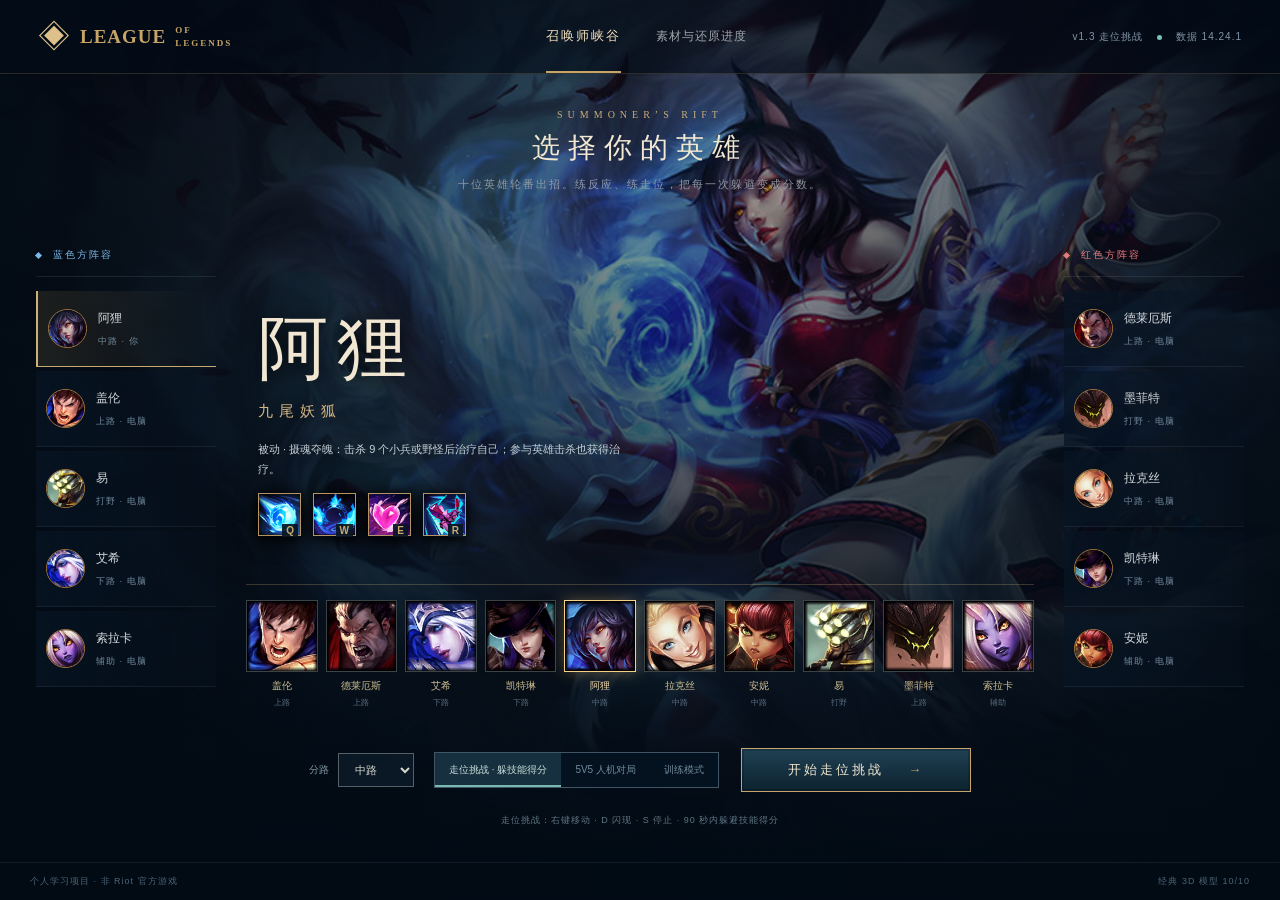
==== commit 2cdcdcbf: "feat: release v1.3 movement lab with ten-champion dodge challenges" ====
--- a/index.html
+++ b/index.html
@@ -3,8 +3,9 @@
 <head>
 <meta charset="UTF-8">
 <meta name="viewport" content="width=device-width, initial-scale=1">
-<title>召唤师峡谷 v1.2 · 英雄联盟练习场</title>
+<title>走位实验室 v1.3 · 十英雄挑战</title>
 <link rel="stylesheet" href="css/style.css">
+<link rel="stylesheet" href="css/dodge.css">
 <script type="importmap">{"imports":{"three":"./js/vendor/three.module.js"}}</script>
 </head>
 <body>
@@ -12,11 +13,11 @@
 <!-- ================= 英雄选择 ================= -->
 <div id="select-screen">
   <div class="select-shade"></div>
-  <nav class="client-nav"><a class="client-brand" href="index.html"><span>◈</span> LEAGUE <small>OF LEGENDS</small></a><div class="nav-center"><span class="active">召唤师峡谷</span><button id="btn-sources">素材与还原进度</button></div><span class="patch-label">v1.2 练习场 <i></i> 数据 14.24.1</span></nav>
+  <nav class="client-nav"><a class="client-brand" href="index.html"><span>◈</span> LEAGUE <small>OF LEGENDS</small></a><div class="nav-center"><span class="active">召唤师峡谷</span><button id="btn-sources">素材与还原进度</button></div><span class="patch-label">v1.3 走位挑战 <i></i> 数据 14.24.1</span></nav>
   <div class="sel-header">
     <div class="eyebrow">SUMMONER’S RIFT</div>
     <h1>选择你的英雄</h1>
-    <div class="sub">十位英雄，一座峡谷。由你决定这一战。</div>
+    <div class="sub">十位英雄轮番出招。练反应、练走位，把每一次躲避变成分数。</div>
   </div>
   <div class="sel-main">
     <div class="team-col blue">
@@ -41,9 +42,9 @@
     </div>
   </div>
   <div class="sel-footer">
-    <div class="match-options"><label>分路 <select id="role-select"><option value="top">上路</option><option value="jungle">打野</option><option value="mid">中路</option><option value="bot">下路</option><option value="support">辅助</option></select></label><div class="mode-picker"><button class="on" data-mode="classic">5V5 人机对局</button><button data-mode="practice">训练模式</button></div></div>
-    <button id="btn-lock">锁定 · 进入峡谷 <span>→</span></button>
-    <div class="select-note">右键移动与攻击 · Q W E R 施法 · 推荐先进入训练模式体验技能</div>
+    <div class="match-options"><label>分路 <select id="role-select"><option value="top">上路</option><option value="jungle">打野</option><option value="mid">中路</option><option value="bot">下路</option><option value="support">辅助</option></select></label><div class="mode-picker"><button class="on" data-mode="dodge">走位挑战 · 躲技能得分</button><button data-mode="classic">5V5 人机对局</button><button data-mode="practice">训练模式</button></div></div>
+    <button id="btn-lock">开始走位挑战 <span>→</span></button>
+    <div class="select-note">走位挑战：右键移动 · D 闪现 · S 停止 · 90 秒内躲避技能得分</div>
   </div>
   <footer class="client-footer"><span>个人学习项目 · 非 Riot 官方游戏</span><span id="model-status">正在加载经典英雄 3D 模型…</span></footer>
 </div>
@@ -172,6 +173,8 @@
 <script src="js/render.js"></script>
 <script src="js/rift-render.js"></script>
 <script src="js/ui.js"></script>
+<script src="js/dodge-core.js"></script>
+<script src="js/dodge-ui.js"></script>
 <script src="js/main.js"></script>
 <script type="module" src="js/champion-models.js"></script>
 </body>
--- a/css/dodge.css
+++ b/css/dodge.css
@@ -0,0 +1,3 @@
+#dodge-screen{position:fixed;inset:0;color:#dcebe6;background:#091a20;font-family:Inter,'Microsoft YaHei',sans-serif}#dodge-canvas{width:100%;height:100%;display:block;touch-action:none}.dodge-top{position:absolute;left:30px;right:30px;top:24px;display:flex;align-items:center;justify-content:space-between;gap:35px}.dodge-top a,.dodge-modal a{color:#b9cbbd;text-decoration:none}.dodge-top small,.dodge-eyebrow,.dodge-modal small{font-size:10px;letter-spacing:2px;color:#b8a275}.dodge-top h1{font-size:22px;font-weight:500;margin:8px 0}.dodge-top>div{flex:1}#dodge-screen button{border:1px solid #8b9e815c;background:#203833;color:#e2ebd9;border-radius:5px;padding:11px 16px;cursor:pointer}#dodge-screen button:hover{background:#365147;border-color:#cab784}.dodge-config{position:absolute;top:155px;left:28px;width:220px;padding:22px 18px;background:#102429eb;border:1px solid #c7d6b91c;border-radius:10px}.dodge-config h2{font-size:17px;margin:15px 0}.dodge-config p{font-size:12px;line-height:1.9;color:#b0c3bd}.dodge-config label{display:block;font-size:12px;color:#c2d2c9;margin:17px 0}.dodge-config select{display:block;width:100%;margin-top:8px;padding:9px 5px;background:#0a1d22;color:#e6e9d6;border:1px solid #7f938b55;border-radius:4px}.dodge-config .dodge-check{line-height:1.6}.dodge-config .dodge-note{font-size:11px;color:#92a79e}.dodge-score{position:absolute;right:35px;top:114px;display:flex;gap:34px;padding:17px 25px;border:1px solid #adbd981f;background:#0b1d23d9;border-radius:9px;pointer-events:none}.dodge-score small{display:block;font-size:11px;color:#9fb2aa;margin-bottom:8px}.dodge-score strong{font-size:25px;font-weight:500;font-variant-numeric:tabular-nums}.dodge-score>div:first-child strong{color:#ebd299}#dodge-feedback{position:absolute;left:280px;right:20px;bottom:82px;text-align:center;color:#e8d6ab;font-size:16px;pointer-events:none}.dodge-bottom{position:absolute;bottom:20px;left:30px;right:30px;display:flex;justify-content:space-between;gap:14px;color:#9cafaa;font-size:12px}#dodge-flash{color:#e8d39a}#dodge-models{font-size:11px;color:#92b9a4}.dodge-modal{position:absolute;inset:0;background:#020d16c9;backdrop-filter:blur(6px);display:grid;place-items:center}.dodge-modal[hidden]{display:none}.dodge-modal>div{width:min(490px,90vw);padding:42px;background:#122a30;border:1px solid #a79c6c66;border-radius:14px;text-align:center}.dodge-modal h2{font-size:30px;color:#ead9ac}.dodge-modal p{line-height:2.1;color:#b7cbc1;margin:25px 0}.dodge-modal button{margin:8px}.dodge-modal a{display:block;margin-top:22px;font-size:13px}@media(max-width:1000px){.dodge-config{top:105px;left:12px;width:170px;padding:12px}.dodge-config p,.dodge-note,#dodge-models{display:none}.dodge-config h2{font-size:12px}.dodge-config label{margin:10px 0}.dodge-score{right:12px;gap:15px;padding:12px;top:105px}.dodge-score strong{font-size:19px}.dodge-top{left:15px;right:15px;gap:14px}.dodge-top h1{font-size:16px}#dodge-feedback{left:12px;bottom:65px}.dodge-bottom{font-size:10px;left:14px;right:14px}.dodge-bottom>span:nth-child(2){display:none}}@media(max-height:650px){.dodge-config{top:100px}.dodge-config p,.dodge-note{display:none}.dodge-score{top:90px}}
+
+#dodge-settings{display:none}@media(max-width:1000px){#dodge-settings{display:block}.dodge-config{display:none;z-index:5;box-shadow:0 15px 60px #0008}.settings-open .dodge-config{display:block}.dodge-score{left:15px;right:15px;justify-content:space-around}.dodge-top>div{min-width:0}.dodge-top h1{font-size:14px}.dodge-top small{font-size:8px}.dodge-top a{font-size:11px}#dodge-screen .dodge-top button{padding:9px 10px;font-size:11px}}
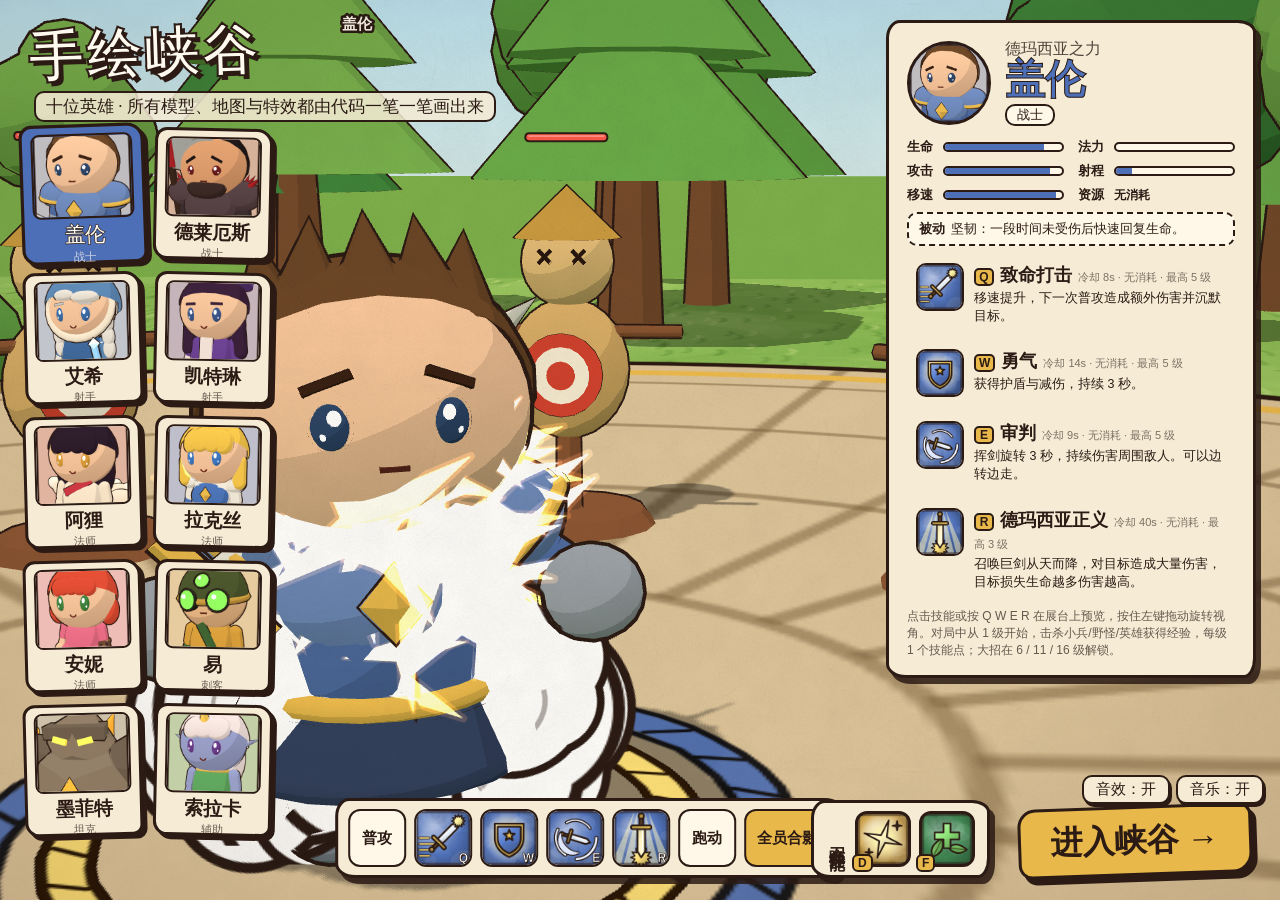
==== commit b4974367: "feat: release v1.4 toon rift, a fully code-generated hand-drawn edition - New toon/ edition is now t" ====
--- a/index.html
+++ b/index.html
@@ -3,179 +3,23 @@
 <head>
 <meta charset="UTF-8">
 <meta name="viewport" content="width=device-width, initial-scale=1">
-<title>走位实验室 v1.3 · 十英雄挑战</title>
-<link rel="stylesheet" href="css/style.css">
-<link rel="stylesheet" href="css/dodge.css">
-<script type="importmap">{"imports":{"three":"./js/vendor/three.module.js"}}</script>
+<title>手绘峡谷 v1.4</title>
+<meta http-equiv="refresh" content="0; url=toon/">
+<style>
+  :root { --ink: #2b1b14; --paper: #f6ecd6; --gold: #e8b84a; }
+  body { margin: 0; min-height: 100vh; display: grid; place-items: center; background: var(--paper); color: var(--ink); font-family: "KaiTi", "STKaiti", serif; }
+  main { text-align: center; padding: 24px; }
+  h1 { font-size: 56px; margin: 0 0 8px; transform: rotate(-2deg); text-shadow: 4px 4px 0 var(--gold); }
+  a { display: inline-block; margin: 10px 8px; padding: 8px 22px; font-size: 22px; color: var(--ink); text-decoration: none; background: var(--gold); border: 3px solid var(--ink); border-radius: 14px; box-shadow: 4px 4px 0 var(--ink); }
+  a.old { background: #fff8e8; font-size: 16px; }
+</style>
 </head>
 <body>
-
-<!-- ================= 英雄选择 ================= -->
-<div id="select-screen">
-  <div class="select-shade"></div>
-  <nav class="client-nav"><a class="client-brand" href="index.html"><span>◈</span> LEAGUE <small>OF LEGENDS</small></a><div class="nav-center"><span class="active">召唤师峡谷</span><button id="btn-sources">素材与还原进度</button></div><span class="patch-label">v1.3 走位挑战 <i></i> 数据 14.24.1</span></nav>
-  <div class="sel-header">
-    <div class="eyebrow">SUMMONER’S RIFT</div>
-    <h1>选择你的英雄</h1>
-    <div class="sub">十位英雄轮番出招。练反应、练走位，把每一次躲避变成分数。</div>
-  </div>
-  <div class="sel-main">
-    <div class="team-col blue">
-      <h3><i></i> 蓝色方阵容</h3>
-      <div id="team-blue-list"></div>
-    </div>
-    <div class="sel-center">
-      <div id="champ-grid"></div>
-      <div class="sel-detail">
-        <div id="sel-portrait"></div>
-        <div class="sel-info">
-          <h2 id="sel-name"></h2>
-          <div class="title" id="sel-title"></div>
-          <div class="passive" id="sel-passive"></div>
-          <div id="sel-skills"></div>
-        </div>
-      </div>
-    </div>
-    <div class="team-col red">
-      <h3><i></i> 红色方阵容</h3>
-      <div id="team-red-list"></div>
-    </div>
-  </div>
-  <div class="sel-footer">
-    <div class="match-options"><label>分路 <select id="role-select"><option value="top">上路</option><option value="jungle">打野</option><option value="mid">中路</option><option value="bot">下路</option><option value="support">辅助</option></select></label><div class="mode-picker"><button class="on" data-mode="dodge">走位挑战 · 躲技能得分</button><button data-mode="classic">5V5 人机对局</button><button data-mode="practice">训练模式</button></div></div>
-    <button id="btn-lock">开始走位挑战 <span>→</span></button>
-    <div class="select-note">走位挑战：右键移动 · D 闪现 · S 停止 · 90 秒内躲避技能得分</div>
-  </div>
-  <footer class="client-footer"><span>个人学习项目 · 非 Riot 官方游戏</span><span id="model-status">正在加载经典英雄 3D 模型…</span></footer>
-</div>
-
-<!-- ================= 游戏画面 ================= -->
-<div id="game-screen">
-  <canvas id="game-canvas"></canvas>
-  <div id="match-panel"><div class="match-eyebrow">SUMMONER’S RIFT</div><div id="match-mode"></div><div id="practice-controls"><button id="practice-reset">重置状态</button><button id="practice-cooldowns">无限冷却：关</button><button id="practice-wave">生成兵线</button><button id="practice-reveal">全图视野：关</button></div><div id="match-help">右键移动 / 攻击 · A 攻击移动 · 4 放置守卫</div><div id="objective-timers"></div></div>
-  <div id="ability-hint"></div>
-
-  <div id="top-frame">
-    <span id="score-blue">0</span>
-    <span class="swords">⚔</span>
-    <span id="game-timer">0:00</span>
-    <span class="swords">⚔</span>
-    <span id="score-red">0</span>
-  </div>
-
-  <div id="killfeed"></div>
-  <div id="announce"></div>
-
-  <!-- 底部 HUD -->
-  <div id="hud">
-    <div id="hud-left">
-      <div id="hud-kdainfo">
-        <div>K/D/A <b id="hud-kda">0/0/0</b></div>
-        <div>补刀 <b id="hud-cs">0</b></div>
-        <div id="hud-gold-box">🪙 <span id="hud-gold">500</span></div>
-        <button id="btn-shop">商店 (P)</button>
-      </div>
-      <div id="hud-portrait-wrap" style="position:relative">
-        <div id="hud-portrait"></div>
-        <div id="hud-level"></div>
-      </div>
-      <div id="xp-ring"><div id="xp-fill"></div></div>
-    </div>
-    <div id="hud-center">
-      <div id="hud-skills"></div>
-      <div id="hp-bar"><div id="hp-fill"></div><div id="hp-shield"></div><div id="hp-text"></div></div>
-      <div id="mp-bar"><div id="mp-fill"></div><div id="mp-text"></div></div>
-    </div>
-    <div id="hud-right">
-      <div id="hud-items"></div>
-      <div id="hud-stats">
-        <div class="row">攻击力 <span id="stat-ad">0</span></div>
-        <div class="row">法术强度 <span id="stat-ap">0</span></div>
-        <div class="row">护甲 <span id="stat-armor">0</span></div>
-        <div class="row">魔抗 <span id="stat-mr">0</span></div>
-        <div class="row">攻速 <span id="stat-as">0</span></div>
-        <div class="row">移速 <span id="stat-ms">0</span></div>
-      </div>
-    </div>
-  </div>
-
-  <div id="recall-bar"><div id="recall-fill"></div></div>
-
-  <div id="minimap-box"><canvas id="minimap" width="252" height="252"></canvas></div>
-
-  <!-- 商店 -->
-  <div id="shop">
-    <div id="shop-header">
-      <h3>商 店</h3>
-      <span class="sg">🪙 <span id="shop-gold">0</span></span>
-      <button id="shop-close">✕</button>
-    </div>
-    <div id="shop-tabs"></div>
-    <div id="shop-grid"></div>
-    <div id="shop-hint">左键购买，组件自动抵扣 · 装备栏右键出售 · 训练模式可随处购物</div>
-  </div>
-
-  <!-- 记分板 -->
-  <div id="scoreboard">
-    <div class="sb-panel blue"><h3>我方（蓝色方）</h3><div id="sb-blue"></div></div>
-    <div class="sb-panel red"><h3>敌方（红色方）</h3><div id="sb-red"></div></div>
-  </div>
-
-  <!-- 死亡遮罩 -->
-  <div id="death-overlay">
-    <div class="dead-text">你已阵亡</div>
-    <div id="death-timer">10</div>
-  </div>
-
-  <!-- 暂停 / 帮助 -->
-  <div id="pause-overlay">
-    <div class="pause-box">
-      <h2>游戏暂停</h2>
-      <div class="help-grid">
-        <div><b>右键</b> 移动 / 攻击</div>
-        <div><b>Q W E R</b> 释放技能</div>
-        <div><b>点 +号</b> 技能加点</div>
-        <div><b>D</b> 闪现</div>
-        <div><b>F</b> 治疗术</div>
-        <div><b>B</b> 回城</div>
-        <div><b>P</b> 打开商店</div>
-        <div><b>Tab</b> 战绩面板</div>
-        <div><b>S</b> 停止</div>
-        <div><b>空格</b> 镜头回中</div>
-        <div><b>Y</b> 锁定/解锁视角</div>
-        <div><b>M</b> 声音开关</div>
-      </div>
-      <button id="btn-resume">继续游戏</button>
-      <button id="btn-select">返回选人</button>
-      <button id="btn-surrender">投降</button>
-    </div>
-  </div>
-
-  <!-- 结束 -->
-  <div id="end-screen">
-    <div id="end-title"></div>
-    <div id="end-stats"></div>
-    <button id="btn-again">再 来 一 局</button>
-  </div>
-</div>
-
-<div id="tooltip"></div>
-<dialog id="sources-dialog"><button id="close-sources" class="dialog-close">×</button><div class="eyebrow">PROJECT NOTES</div><h2>素材与还原进度</h2><p>英雄原画、头像、技能图标与基础属性来自 Riot Data Dragon，固定数据版本 14.24.1。原画 CDN 未提供版本隔离，下载时已记录校验值。</p><p>此版本实现 10 套可玩技能、三路建筑、兵线、12 个营地与河蟹、召唤物、草丛视野及地形寻路。地图使用 2024 峡谷地形图与原始导航网格；十位英雄使用经典版本的真实 3D 网格、骨骼和动画。建筑、野怪和多数特效仍为项目绘制，模型年代也未与数据补丁统一，完整数值与联网规则尚未达到 1:1。</p><div class="source-links"><a href="https://developer.riotgames.com/docs/lol" target="_blank" rel="noreferrer">Riot 素材文档 ↗</a><a href="docs/restoration-status.md" target="_blank">完整实现清单 ↗</a><a href="assets/riot/manifest.json" target="_blank">113 份素材来源记录 ↗</a><a href="assets/models/manifest.json" target="_blank">3D 模型来源 ↗</a><a href="assets/map/manifest.json" target="_blank">峡谷地图来源 ↗</a></div><img src="assets/riot/map/map11.png" width="160" height="160" alt="Riot 官方召唤师峡谷小地图参考"><small>官方小地图参考 · 对局使用 2024 峡谷地形与原始网格</small></dialog>
-
-<script src="js/riot-data.js"></script>
-<script src="js/data.js"></script>
-<script src="js/champions.js"></script>
-<script src="js/rift-map.js"></script>
-<script src="js/rift-grid.js"></script>
-<script src="js/engine.js"></script>
-<script src="js/rift-terrain.js"></script>
-<script src="js/rift-game.js"></script>
-<script src="js/render.js"></script>
-<script src="js/rift-render.js"></script>
-<script src="js/ui.js"></script>
-<script src="js/dodge-core.js"></script>
-<script src="js/dodge-ui.js"></script>
-<script src="js/main.js"></script>
-<script type="module" src="js/champion-models.js"></script>
+<main>
+  <h1>手绘峡谷</h1>
+  <p>v1.4 · 正在进入卡通手绘版……</p>
+  <a href="toon/">进入手绘峡谷 →</a>
+  <a class="old" href="classic.html">旧版（v1.3 走位实验室 / 原版素材峡谷）</a>
+</main>
 </body>
 </html>
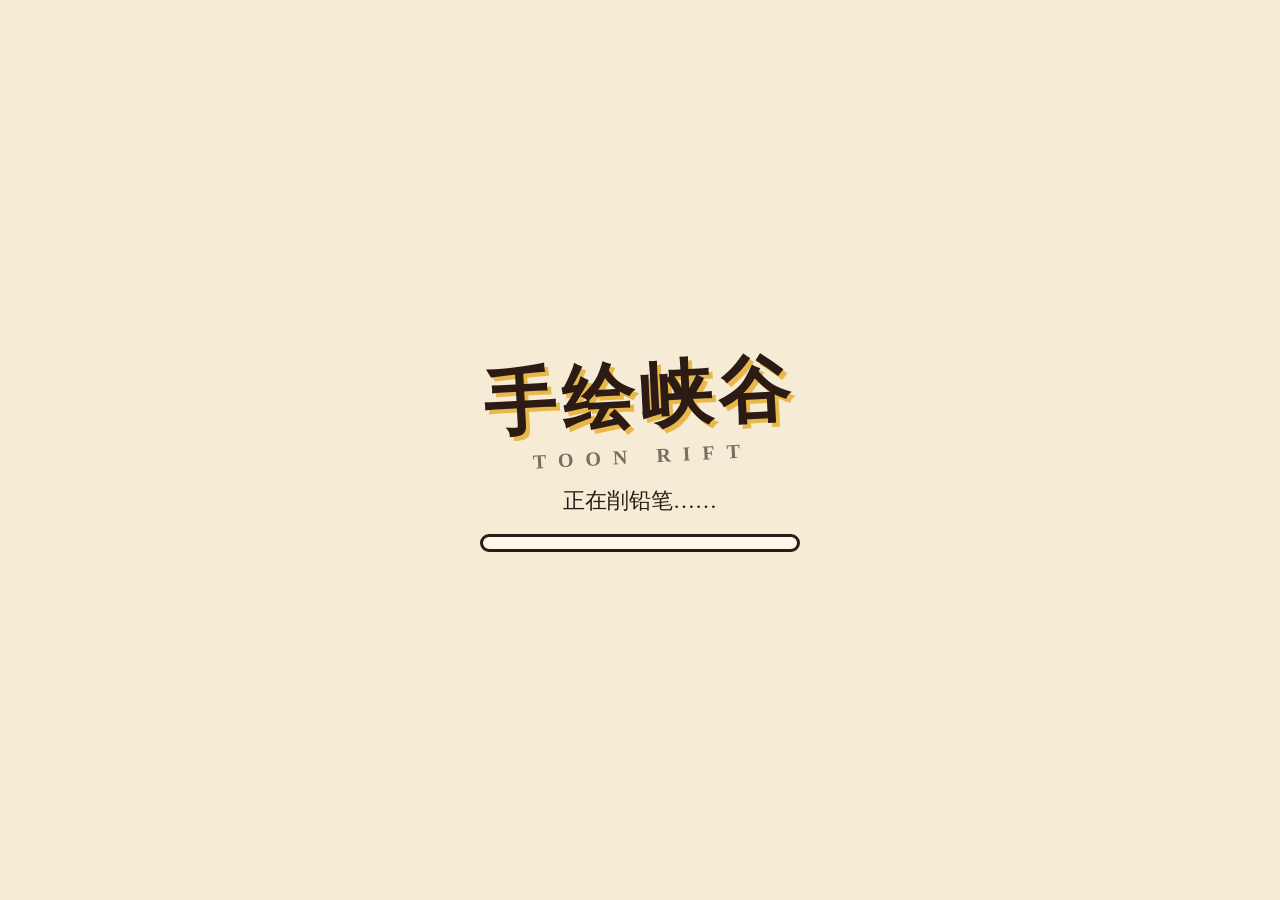
==== commit b71e26c7: "feat: release v1.5 smarter bots, difficulty levels and thirty-five heroes - Rewrite bot AI: four dif" ====
--- a/index.html
+++ b/index.html
@@ -3,7 +3,7 @@
 <head>
 <meta charset="UTF-8">
 <meta name="viewport" content="width=device-width, initial-scale=1">
-<title>手绘峡谷 v1.4</title>
+<title>手绘峡谷 v1.5</title>
 <meta http-equiv="refresh" content="0; url=toon/">
 <style>
   :root { --ink: #2b1b14; --paper: #f6ecd6; --gold: #e8b84a; }
@@ -17,7 +17,7 @@
 <body>
 <main>
   <h1>手绘峡谷</h1>
-  <p>v1.4 · 正在进入卡通手绘版……</p>
+  <p>v1.5 · 正在进入卡通手绘版……</p>
   <a href="toon/">进入手绘峡谷 →</a>
   <a class="old" href="classic.html">旧版（v1.3 走位实验室 / 原版素材峡谷）</a>
 </main>
